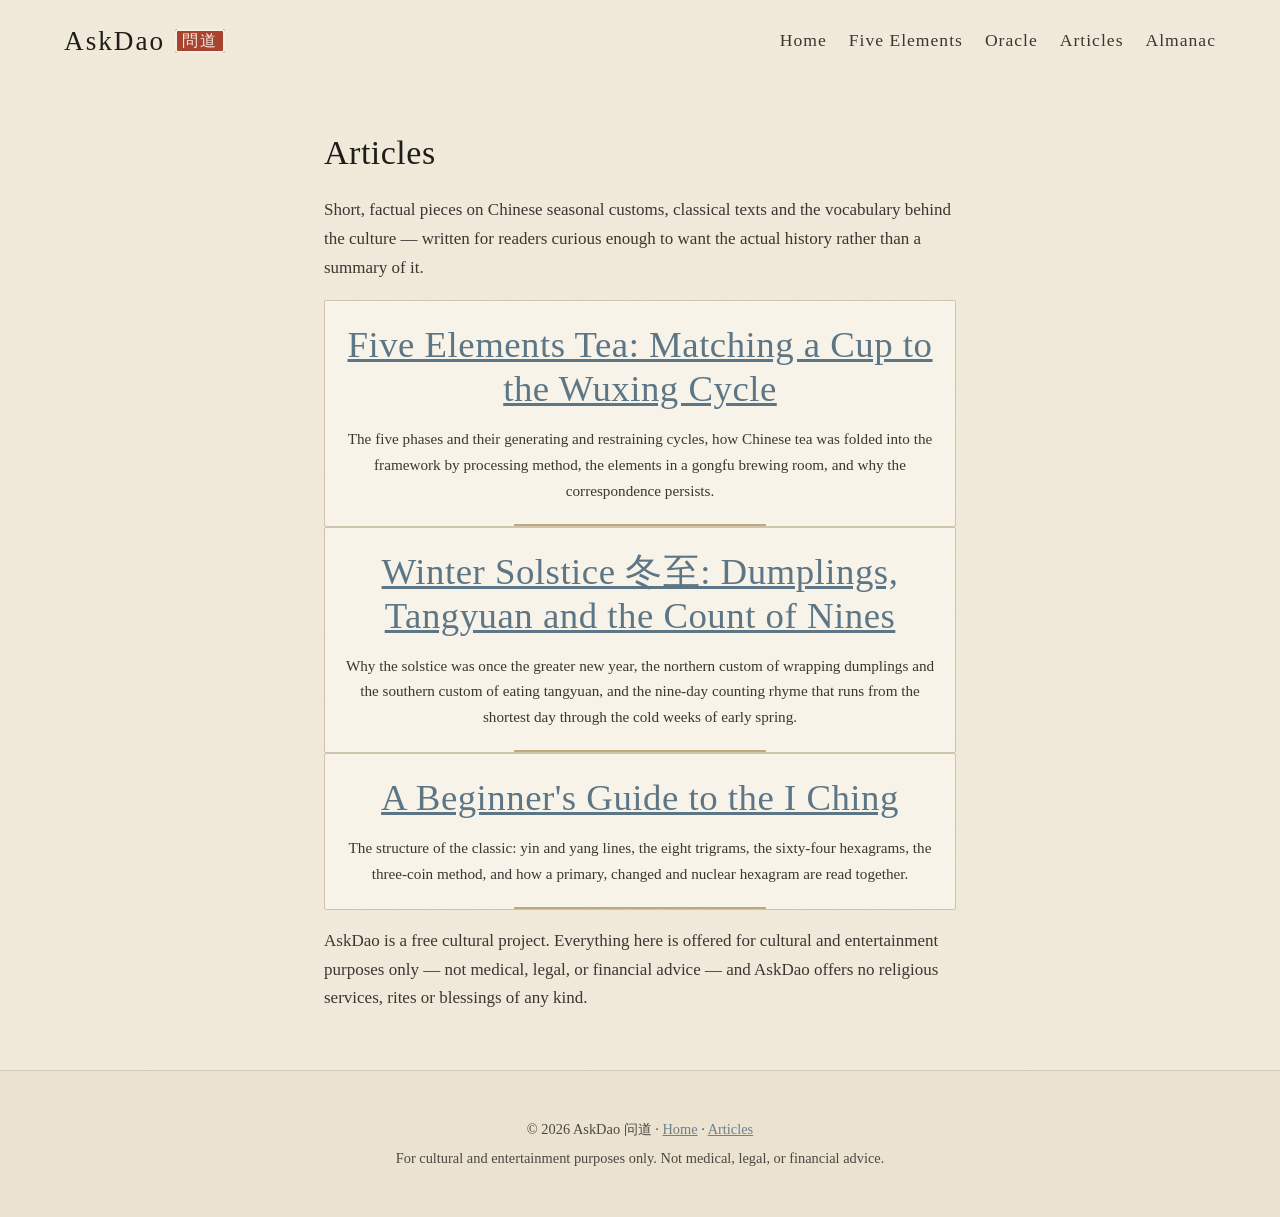
==== articles/index.html @ ac8be7da "AskDao initial" ====
<!doctype html>
<html lang="en">
<head>
<meta charset="utf-8">
<meta name="viewport" content="width=device-width,initial-scale=1">
<title>Articles — AskDao 问道</title>
<meta name="description" content="Short, factual introductions to Chinese Taoist culture and classics: the Five Elements, the winter solstice festival, and a beginner's guide to the I Ching.">
<meta name="canonical" href="https://askdao.pages.dev/articles/index.html">
<link rel="stylesheet" href="../style.css">
</head>
<body>
<header class="top"><a class="logo" href="../index.html">AskDao<span class="seal">問道</span></a><nav><a href="../index.html">Home</a><a href="../index.html#elements">Five Elements</a><a href="../index.html#oracle">Oracle</a><a href="../articles/index.html">Articles</a><a href="../calendar.html">Almanac</a></nav></header>

<main class="article">
<h1>Articles</h1>
<p>Short, factual pieces on Chinese seasonal customs, classical texts and the vocabulary behind the culture — written for readers curious enough to want the actual history rather than a summary of it.</p>

<div class="card">
<h2><a href="five-elements-tea.html">Five Elements Tea: Matching a Cup to the Wuxing Cycle</a></h2>
<p>The five phases and their generating and restraining cycles, how Chinese tea was folded into the framework by processing method, the elements in a gongfu brewing room, and why the correspondence persists.</p>
</div>

<div class="card">
<h2><a href="winter-solstice.html">Winter Solstice 冬至: Dumplings, Tangyuan and the Count of Nines</a></h2>
<p>Why the solstice was once the greater new year, the northern custom of wrapping dumplings and the southern custom of eating tangyuan, and the nine-day counting rhyme that runs from the shortest day through the cold weeks of early spring.</p>
</div>

<div class="card">
<h2><a href="intro-i-ching.html">A Beginner's Guide to the I Ching</a></h2>
<p>The structure of the classic: yin and yang lines, the eight trigrams, the sixty-four hexagrams, the three-coin method, and how a primary, changed and nuclear hexagram are read together.</p>
</div>

<p>AskDao is a free cultural project. Everything here is offered for cultural and entertainment purposes only — not medical, legal, or financial advice — and AskDao offers no religious services, rites or blessings of any kind.</p>
</main>

<footer>© 2026 AskDao 问道 · <a href="../index.html">Home</a> · <a href="../articles/index.html">Articles</a><br>For cultural and entertainment purposes only. Not medical, legal, or financial advice.</footer>
<!-- Analytics placeholder (GoatCounter): <script data-goatcounter="https://YOURCODE.goatcounter.com/count" async src="//gc.zgo.at/count.js"></script> -->
</body>
</html>
---- style.css ----
/* AskDao 问道 — 仙侠 ink-wash theme */
:root{
 --paper:#f3ecdd;--paper2:#e9e0cc;--ink:#1f1d1a;--char:#3a3732;--mist:#a9aca6;--mist2:#d6d6cf;
 --cinnabar:#a8432f;--gold:#a88a4f;--celadon:#8fa99b;--stone:#5d7686;--line:#cfc5ae;
 --fh:'Cormorant Garamond','Noto Serif SC',Georgia,serif;--fz:'Ma Shan Zheng','Noto Serif SC',serif;
}
*{box-sizing:border-box}
html{scroll-behavior:smooth}
body{margin:0;color:var(--char);font:17px/1.7 'Noto Serif SC',Georgia,serif;
 background:var(--paper) url("data:image/svg+xml,%3Csvg xmlns='http://www.w3.org/2000/svg' width='220' height='220'%3E%3Cfilter id='n'%3E%3CfeTurbulence type='fractalNoise' baseFrequency='.8' numOctaves='3' stitchTiles='stitch'/%3E%3CfeColorMatrix values='0 0 0 0 .35 0 0 0 0 .3 0 0 0 0 .2 0 0 0 .07 0'/%3E%3C/filter%3E%3Crect width='100%25' height='100%25' filter='url(%23n)'/%3E%3C/svg%3E")}
a{color:var(--stone)}a:hover{color:var(--cinnabar)}
img{max-width:100%;display:block}
h1,h2,h3{font-family:var(--fh);color:var(--ink);font-weight:500;letter-spacing:.5px;line-height:1.2}
h2{font-size:2.3rem;margin:.2em 0 .4em}h3{font-size:1.4rem;margin:.4em 0}
em{font-style:italic}
/* header */
header.top{position:absolute;top:0;left:0;right:0;z-index:5;display:flex;justify-content:space-between;align-items:center;padding:18px 5%;flex-wrap:wrap;gap:8px}
.logo{font-family:var(--fh);font-size:1.7rem;color:var(--ink);text-decoration:none;letter-spacing:2px;display:flex;align-items:center}
.seal{display:inline-block;font-family:var(--fz);background:var(--cinnabar);color:#f6eee0;padding:3px 7px;border-radius:3px;margin-left:10px;font-size:1rem;line-height:1.1;box-shadow:inset 0 0 0 2px #f6eee0,inset 0 0 0 3px var(--cinnabar)}
nav a{margin-left:22px;text-decoration:none;color:var(--char);font-family:var(--fh);font-size:1.1rem;letter-spacing:1px;border-bottom:1px solid transparent}
nav a:hover{border-color:var(--cinnabar);color:var(--ink)}
/* hero */
.hero{position:relative;min-height:min(92vh,860px);display:flex;align-items:center;padding:120px 5% 80px;overflow:hidden;isolation:isolate}
.hero-bg{position:absolute;inset:0;z-index:-2;background:url(images/hero.webp) center/cover no-repeat}
.hero-bg::after{content:"";position:absolute;inset:0;background:linear-gradient(90deg,rgba(243,236,221,.92) 0%,rgba(243,236,221,.6) 35%,rgba(243,236,221,0) 65%),linear-gradient(0deg,var(--paper) 0%,transparent 22%)}
.mist{position:absolute;z-index:-1;height:140px;width:70%;border-radius:50%;background:radial-gradient(closest-side,rgba(255,255,255,.75),transparent);filter:blur(8px);animation:drift 38s ease-in-out infinite alternate;pointer-events:none}
.m1{bottom:8%;left:-10%}.m2{bottom:28%;right:-20%;animation-duration:52s;opacity:.7}.m3{top:20%;left:30%;width:40%;animation-duration:64s;opacity:.5}
@keyframes drift{to{transform:translateX(12%)}}
.crane{position:absolute;color:var(--ink);opacity:.55;z-index:-1;animation:fly 24s ease-in-out infinite alternate}
.crane.c1{width:58px;top:22%;left:52%}.crane.c2{width:38px;top:30%;left:58%;animation-delay:-6s;opacity:.4}
@keyframes fly{to{transform:translate(40px,-14px)}}
.ribbon{position:absolute;left:0;right:0;bottom:6%;width:100%;height:160px;color:var(--gold);opacity:.35;z-index:-1}
.hero-inner{max-width:560px;position:relative}
.calli{font-family:var(--fz);font-size:clamp(4.5rem,10vw,8rem);line-height:1;color:var(--ink);opacity:.88;margin-bottom:.1em}
.hero h1{font-size:clamp(2.2rem,4.4vw,3.6rem);margin:.1em 0 .3em}
.hero h1 em{color:var(--stone);font-weight:400}
.tag{font-family:var(--fh);font-size:1.25rem;letter-spacing:1.5px;color:var(--char);margin:0 0 1.6em}
.vert{position:absolute;writing-mode:vertical-rl;font-family:var(--fz);font-size:1.5rem;letter-spacing:.4em;color:var(--ink);opacity:.45}
.v-left{left:1.6%;top:140px}
.seal-stamp{position:absolute;right:5%;bottom:12%;font-family:var(--fz);font-size:2rem;color:#f6eee0;background:var(--cinnabar);width:56px;height:56px;display:grid;place-items:center;border-radius:6px;transform:rotate(-6deg);opacity:.85;box-shadow:inset 0 0 0 3px #f6eee0,inset 0 0 0 4px var(--cinnabar)}
/* buttons: seal-stamp style */
.btn{display:inline-block;cursor:pointer;font:500 1.1rem/1.2 var(--fh);letter-spacing:1.5px;text-decoration:none;color:#f8f1e3;background:var(--cinnabar);border:0;padding:13px 26px;border-radius:4px;box-shadow:inset 0 0 0 2px #f8f1e3,inset 0 0 0 3px var(--cinnabar),0 2px 0 #00000022;transition:transform .2s,filter .2s}
.btn:hover{color:#fff;filter:brightness(1.08);transform:translateY(-1px)}
.btn.ghost{background:transparent;color:var(--cinnabar);box-shadow:inset 0 0 0 1px var(--cinnabar)}
/* sections */
section{padding:52px 5%;position:relative}
.tint{background:linear-gradient(180deg,rgba(143,169,155,.14),rgba(93,118,134,.10))}
.kicker{font-family:'Cormorant Garamond','Ma Shan Zheng',serif;color:var(--cinnabar);font-size:1.15rem;letter-spacing:3px;margin:0}
.sec-head{text-align:center;max-width:720px;margin:0 auto 28px}.sec-head .cloud{width:150px;color:var(--gold);display:block;margin:0 auto 8px}
.lead{color:var(--char);opacity:.85}
.intro{display:grid;grid-template-columns:minmax(260px,420px) 1fr;gap:56px;align-items:center;max-width:1200px;margin:auto}
.sages{margin:0;padding:14px 14px 34px;background:#e6dcc4;border:1px solid var(--line);box-shadow:0 10px 30px #3a37321f;position:relative}
.sages::before,.sages::after{content:"";position:absolute;left:-10px;right:-10px;height:12px;background:linear-gradient(#6b5a43,#3e3226);border-radius:6px}
.sages::before{top:-8px}.sages::after{bottom:-8px}
.sages img{width:100%;height:auto;filter:sepia(.12) saturate(.85)}
.intro-text p{max-width:620px}
.v-right{right:1.6%;top:60px}
.divider{display:block;width:100%;height:90px;margin:-1px 0}
.divider path{fill:var(--mist)!important}.divider.flip path{fill:#e6e7df!important}
/* five elements */
.grid5{display:grid;grid-template-columns:repeat(5,1fr);gap:18px;max-width:1240px;margin:auto}
.card{background:rgba(250,246,237,.82);border:1px solid var(--line);padding:22px 18px;border-radius:2px;text-align:center;position:relative;transition:transform .3s,box-shadow .3s}
.card:hover{transform:translateY(-4px);box-shadow:0 12px 26px #3a37321a}
.card::after{content:"";position:absolute;left:30%;right:30%;bottom:0;height:2px;background:var(--c,var(--gold));opacity:.7}
.mark{position:relative;width:120px;height:120px;margin:0 auto 6px}
.mark .wx{width:100%;height:100%;object-fit:cover;mix-blend-mode:multiply;border-radius:50%}
.mark .ring{display:none}
.mark .zh{position:absolute;right:-6px;bottom:-2px;font-family:var(--fz);font-size:1.3rem;color:#f6eee0;background:var(--cinnabar);width:34px;height:34px;display:grid;place-items:center;border-radius:4px;line-height:1}
.card p{font-size:.95rem;margin:.3em 0 0}
.cycle-wrap{max-width:420px;margin:44px auto 0;text-align:center}
.cycle text{font-family:var(--fz);font-size:24px;text-anchor:middle}
.cycle .gen{fill:none;stroke:#5d7f78;stroke-width:2}.cycle .res{stroke:var(--cinnabar);stroke-width:1;stroke-dasharray:4 4;opacity:.6}
/* oracle as scroll */
.scroll{max-width:1100px;margin:auto;position:relative;background:#f8f2e4;border-left:1px solid var(--line);border-right:1px solid var(--line);box-shadow:0 14px 40px #3a37321f}
.rod{height:16px;background:linear-gradient(#7a6650,#3e3226);border-radius:8px;margin:0 -16px}
.oracle{display:grid;grid-template-columns:250px 1fr;gap:26px;padding:28px}
.tabs button{display:block;width:100%;margin-bottom:10px;padding:12px 14px;background:transparent;color:var(--char);border:1px solid var(--line);border-left:3px solid transparent;cursor:pointer;font:1.05rem var(--fh);text-align:left;transition:.2s}
.tabs button:hover{background:#efe6d2}
.tabs button.on{border-left-color:var(--cinnabar);color:var(--ink);background:#ede3cc;font-weight:600}
.panel{padding:6px 8px;min-height:340px}
.panel h3{font-size:1.8rem;margin-top:0}
input,textarea{width:100%;padding:12px;background:#fffaf0;color:var(--ink);border:1px solid var(--line);border-bottom:2px solid var(--char);font:inherit;margin:8px 0 14px;border-radius:2px}
input:focus,textarea:focus{outline:none;border-color:var(--stone)}
.out{margin-top:18px;white-space:pre-wrap}
.hex{font-family:monospace;font-size:1.4rem;line-height:1.1;color:var(--ink)}
.hex.brush{font-family:inherit;display:flex;flex-direction:column;gap:8px;margin:6px 0 12px}
.hex.brush .ln{display:flex;gap:16px;width:170px;align-items:center;opacity:0;animation:stroke .5s forwards}
.hex.brush .ln i{flex:1;height:12px;background:var(--ink);border-radius:6px 3px 7px 2px}
.hex.brush .ln.chg i{background:var(--cinnabar)}.hex.brush .ln b{color:var(--cinnabar);font-weight:400}
@keyframes stroke{from{opacity:0;transform:scaleX(.3)}to{opacity:1;transform:none}}
.note{text-align:center;color:var(--char);opacity:.7}
/* tip */
.tea{display:grid;grid-template-columns:minmax(260px,480px) 1fr;gap:48px;align-items:center}
.tea>img{width:100%;height:auto;border:1px solid var(--line);padding:10px;background:#efe6d2;filter:sepia(.15) saturate(.8)}
#newsletter{margin-top:30px;padding-top:20px;border-top:1px dashed var(--line)}
#newsletter form{display:flex;gap:10px;align-items:center;flex-wrap:wrap}#newsletter input{flex:1;min-width:200px;margin:0}
footer{padding:44px 5%;line-height:2;border-top:1px solid var(--line);color:var(--char);opacity:.9;font-size:.9rem;text-align:center;background:#ebe3d0}
.foot-seal{font-family:var(--fz);display:table;margin-left:auto;margin-right:auto;background:var(--cinnabar);color:#f6eee0;padding:6px 10px;border-radius:4px;margin-bottom:12px;font-size:1.2rem;box-shadow:inset 0 0 0 2px #f6eee0,inset 0 0 0 3px var(--cinnabar)}
/* article pages */
main.article{max-width:760px;margin:auto;padding:110px 5% 40px}
.lede{font-size:1.1rem;font-style:italic;border-left:2px solid var(--cinnabar);padding-left:16px;margin:0 0 28px;opacity:.85}
main.article>h2{margin-top:2em;border-bottom:1px solid var(--line);padding-bottom:6px}
.card h2{margin-top:0}main.article ul,main.article ol{padding-left:1.4em}main.article li{margin-bottom:.5em}
main.article .quote{font-style:italic;opacity:.8}
.grid3{display:grid;grid-template-columns:repeat(3,1fr);gap:16px}
.meta{color:var(--gold);font-size:.8rem;letter-spacing:1px;text-transform:uppercase}
.ph{border:1px dashed var(--gold);min-height:320px;display:flex;align-items:center;justify-content:center;text-align:center;padding:20px}
@media(max-width:1000px){.grid5{grid-template-columns:repeat(3,1fr)}}
@media(max-width:820px){
 header.top{position:relative;background:var(--paper)}nav a{margin:0 14px 0 0;font-size:1rem}
 .hero{min-height:auto;padding:90px 6% 70px}.hero-bg{background-position:70% center}
 .hero-bg::after{background:linear-gradient(180deg,rgba(243,236,221,.35),rgba(243,236,221,.7) 75%,var(--paper))}
 .vert{display:none}.intro,.tea,.oracle{grid-template-columns:1fr;gap:28px}
 .grid5{grid-template-columns:1fr 1fr}.grid3{grid-template-columns:1fr}
 .tabs{display:flex;flex-wrap:wrap;gap:6px}.tabs button{width:auto;flex:1 1 45%;margin:0;font-size:.95rem}
 .oracle{padding:18px}h2{font-size:1.9rem}.seal-stamp{width:44px;height:44px;font-size:1.5rem}
 .crane.c1{left:65%}.crane.c2{left:75%}
}
@media(prefers-reduced-motion:reduce){*{animation:none!important;transition:none!important}}
/* ===== v2 enrichment ===== */
.hero-quote{margin:0 0 1.4em;padding:10px 0 10px 18px;border-left:2px solid var(--cinnabar);max-width:500px}
.hero-quote .q-zh{font-family:var(--fz);font-size:1.6rem;color:var(--ink);margin:0;letter-spacing:.15em}
.hero-quote .q-en{font-family:var(--fh);font-style:italic;font-size:1.15rem;margin:.2em 0}
.hero-quote cite{font-size:.8rem;letter-spacing:1px;text-transform:uppercase;color:var(--stone);font-style:normal}
.quick{display:flex;flex-wrap:wrap;gap:10px}.quick .btn{padding:11px 18px;font-size:1rem}
.btn.ghost{background:rgba(248,242,228,.7)}
.sec-head.tight{margin-bottom:22px}
.meta{color:var(--stone)}
.mini-seal{position:absolute;top:14px;right:14px;font-family:var(--fz);color:#f6eee0;background:var(--cinnabar);width:30px;height:30px;display:grid;place-items:center;border-radius:4px;font-size:1.05rem;opacity:.85;transform:rotate(4deg)}
.today{padding-top:20px}
.today-grid{display:grid;grid-template-columns:1fr 1fr;gap:22px;max-width:1000px;margin:auto}
.tcard{position:relative;background:rgba(250,246,237,.88);border:1px solid var(--line);padding:24px 26px;box-shadow:0 8px 24px #3a37320f;
 background-image:url("data:image/svg+xml,%3Csvg xmlns='http://www.w3.org/2000/svg' width='160' height='60'%3E%3Cpath d='M10 50c0-12 16-16 24-8 2-12 22-14 28-2 8-8 22-4 20 6' fill='none' stroke='%23a88a4f' stroke-width='1.2' opacity='.35'/%3E%3C/svg%3E");background-repeat:no-repeat;background-position:right 10px bottom 6px}
.tcard .meta{margin:0 0 6px}
#hod .sym{font-size:4.2rem;line-height:1;color:var(--ink)}
#jieqi .zh{font-family:var(--fz);font-size:3.6rem;line-height:1.1;color:var(--ink)}
.tcard h3{margin:.2em 0}.tcard .ds{margin:.3em 0 .6em}.tcard .dt{font-size:.9rem;color:var(--stone);margin:0}
.peaks{height:70px;margin-top:-10px;background:url("data:image/svg+xml,%3Csvg xmlns='http://www.w3.org/2000/svg' viewBox='0 0 1440 70' preserveAspectRatio='none'%3E%3Cpath d='M0 70V55l60-20 40 15 50-40 40 30 60-25 50 35 70-45 50 30 60-10 50 25 70-40 60 35 50-15 60 25 70-50 50 40 60-20 50 15 70-35 60 30 50-10 60 20 70-30 50 25 40-10L1440 40V70z' fill='%23a9aca6' opacity='.4'/%3E%3C/svg%3E") center/100% 100% no-repeat}
.hexgrid{display:grid;grid-template-columns:repeat(8,1fr);gap:8px;max-width:1080px;margin:auto}
.hx{display:flex;flex-direction:column;align-items:center;gap:2px;padding:10px 4px 8px;background:rgba(250,246,237,.8);border:1px solid var(--line);cursor:pointer;font:inherit;color:var(--char);transition:.2s;min-width:0}
.hx:hover,.hx:focus-visible{border-color:var(--cinnabar);background:#fff8ea;transform:translateY(-2px);outline:none}
.hx .s{font-size:2rem;line-height:1;color:var(--ink)}.hx .z{font-family:var(--fz);font-size:1.15rem;line-height:1.2}
.hx .e{font-size:.68rem;line-height:1.2;text-align:center;opacity:.8;overflow-wrap:anywhere}
.modal{position:fixed;inset:0;z-index:50;background:rgba(31,29,26,.45);display:grid;place-items:center;padding:20px}
.modal[hidden]{display:none}
.mbox{position:relative;max-width:480px;width:100%;background:#f8f2e4;border:1px solid var(--line);padding:30px 28px;box-shadow:0 20px 60px #0004;text-align:center}
.mbox::before,.mbox::after{content:"";position:absolute;left:-10px;right:-10px;height:10px;background:linear-gradient(#7a6650,#3e3226);border-radius:5px}.mbox::before{top:-5px}.mbox::after{bottom:-5px}
.m-close{position:absolute;top:8px;left:12px;background:none;border:0;font-size:1.8rem;cursor:pointer;color:var(--char)}
.m-sym{font-size:4.5rem;line-height:1;color:var(--ink)}.m-name{font-size:1.7rem;margin:.1em 0 .4em}.m-desc{text-align:left}
.bagua-wrap{display:grid;grid-template-columns:minmax(280px,440px) 1fr;gap:48px;align-items:center;max-width:1150px;margin:auto;position:relative}
.bagua{width:100%;height:auto}.bagua .bl{font-family:'Cormorant Garamond','Ma Shan Zheng',serif;font-weight:600;font-size:15px;text-anchor:middle;fill:var(--ink)}.bagua .bs{font-size:10px;text-anchor:middle;fill:var(--stone);letter-spacing:1px}
.bagua-fig{animation:none}
.cn{font-family:var(--fz);font-size:1.15em;color:var(--ink)}
.vert-in{position:absolute;right:-8px;top:0;writing-mode:vertical-rl;font-family:var(--fz);font-size:1.4rem;letter-spacing:.35em;opacity:.35;color:var(--ink)}
.bagua-text{padding-right:40px}
.acard{display:block;text-decoration:none;color:var(--char);background:rgba(250,246,237,.9);border:1px solid var(--line);transition:.25s;overflow:hidden}
.acard:hover{transform:translateY(-3px);box-shadow:0 12px 26px #3a37321a;color:var(--char)}
.acard img{width:100%;height:auto;aspect-ratio:4/3;object-fit:cover;filter:sepia(.1)}
.acard div{padding:16px 18px}.acard h3{margin:.1em 0 .3em}.acard p{font-size:.95rem;margin:0}.acard .meta{margin-bottom:4px}
.articles{max-width:1200px;margin:auto}
@media(max-width:820px){.today-grid,.bagua-wrap{grid-template-columns:1fr}.hexgrid{grid-template-columns:repeat(4,1fr)}.bagua-text{padding-right:0}.vert-in{display:none}.hero-quote .q-zh{font-size:1.3rem}}
@media(max-width:420px){.hx .e{font-size:.62rem}.quick .btn{flex:1 1 100%;text-align:center}}
@media(max-width:820px){.hero-quote{background:rgba(243,236,221,.82);padding:10px 14px}.hero .tag,.hero h1{text-shadow:0 0 12px var(--paper)}}
/* ===== v3 oracle & hero ===== */
.hero h1{font-size:clamp(2.6rem,5.2vw,4.4rem)}
.hero .tag{font-size:1.35rem;line-height:1.5;max-width:560px}
.btn.big{font-size:1.25rem;padding:16px 30px}
.btn.primary{font-size:1.3rem;padding:17px 34px}
.quick{gap:12px;margin-bottom:22px}.quick .btn.ghost{font-size:1.1rem;padding:14px 22px}
.hero-quote{margin:0;opacity:.9}.hero-quote .q-zh{font-size:1.35rem}.hero-quote .q-en{font-size:1.02rem}
.oracle-main{padding-top:36px;padding-bottom:40px}
.oracle-main .scroll{max-width:1120px}
.oracle-card{padding:26px 34px 30px}
.stepper{list-style:none;display:flex;gap:10px;padding:0;margin:0 0 22px;counter-reset:s}
.stepper li{flex:1;display:flex;align-items:center;gap:10px;padding:10px 14px;border-bottom:2px solid var(--line);color:var(--char);opacity:.55;font-family:var(--fh);font-size:1.15rem}
.stepper li b{width:32px;height:32px;display:grid;place-items:center;border:1.5px solid currentColor;border-radius:50%;font-weight:600;flex:none}
.stepper li.on{opacity:1;border-color:var(--cinnabar);color:var(--ink)}.stepper li.on b{background:var(--cinnabar);color:#f6eee0;border-color:var(--cinnabar)}
.stepper li.done{opacity:.85}.stepper li.done b{background:var(--ink);color:var(--paper);border-color:var(--ink)}
.step[hidden]{display:none}
.stepintro{font-size:1.1rem;margin:0 0 14px}
.step[data-step="1"]{display:grid;grid-template-columns:260px 1fr;gap:24px}.step[data-step="1"] .stepintro{grid-column:1/-1;margin:0}
.step[data-step="1"][hidden]{display:none}
.sr{position:absolute;width:1px;height:1px;overflow:hidden;clip:rect(0 0 0 0)}
.ql{display:block}
.methods{display:flex;flex-wrap:wrap;gap:8px;margin-bottom:16px}
.methods button{flex:1 1 180px;padding:12px 14px;font:1.08rem var(--fh);background:transparent;border:1px solid var(--line);cursor:pointer;color:var(--char)}
.methods button.on{border-color:var(--cinnabar);background:#ede3cc;color:var(--ink);font-weight:600}
.castwrap{display:grid;grid-template-columns:1fr 300px;gap:28px;align-items:start}
.steps{list-style:none;padding:0;margin:0 0 14px;display:grid;gap:8px}
.steps li{display:flex;gap:10px;align-items:flex-start;font-size:.98rem}
.steps li b{flex:none;width:24px;height:24px;display:grid;place-items:center;border-radius:4px;background:var(--cinnabar);color:#f6eee0;font-size:.8rem;margin-top:3px}
.coingrid{display:grid;grid-template-columns:1fr 1fr;gap:10px}
.coinbtn{display:flex;flex-direction:column;align-items:center;gap:4px;padding:12px 8px;background:#fffaf0;border:1px solid var(--line);cursor:pointer;font:inherit;color:var(--char);transition:.15s}
.coinbtn:hover:not(:disabled){border-color:var(--cinnabar);transform:translateY(-2px)}.coinbtn:disabled{opacity:.4;cursor:default}
.coins{display:flex;gap:6px}.coin{width:34px;height:34px}.coin circle{fill:#c9b27a;stroke:#6b5a43;stroke-width:2}.coin rect{fill:#fffaf0;stroke:#6b5a43;stroke-width:1.5}
.coin.t circle{fill:#9a8a6a}.coin.t path{stroke:#4a3f30;stroke-width:2}
.cl{font-weight:600;font-size:.95rem}.cv{font-size:.82rem;color:var(--stone)}
.nums{display:grid;grid-template-columns:repeat(3,1fr);gap:10px}.nums label{font-size:.85rem;color:var(--stone)}.nums input{margin:4px 0 10px}
.small{font-size:.85rem;opacity:.8}
.piles{display:flex;gap:18px;margin:6px 0 10px}.piles span{width:70px;height:34px;border-radius:50% 50% 40% 40%/80% 80% 20% 20%;background:radial-gradient(circle at 30% 40%,#e8dcc0 2px,transparent 3px) 0 0/8px 7px,#d9c8a3;border-bottom:2px solid #a88a4f}
.acts{display:flex;flex-wrap:wrap;gap:10px;margin-top:14px;align-items:center}
.linebox{background:#fffaf0;border:1px solid var(--line);padding:16px 18px}
.lines{display:flex;flex-direction:column-reverse;gap:10px}
.lines .ln{display:grid;grid-template-columns:96px 1fr;grid-template-rows:auto auto;column-gap:10px;align-items:center}
.lines .lab{font-size:.75rem;color:var(--stone);grid-row:1/3}
.lines .bar{display:flex;gap:14px;height:14px}.lines .bar i{flex:1;background:var(--ink);border-radius:7px 3px 8px 2px;animation:stroke .45s both}
.lines .ln.empty .bar i{background:transparent;border:1px dashed var(--line)}
.lines .ln.chg .bar i{background:var(--cinnabar)}.lines .val{font-size:.72rem;color:var(--char);opacity:.8}
.gloss{font-size:.88rem;margin:16px 0 0;opacity:.85}
abbr.term{text-decoration:underline dotted var(--cinnabar);text-underline-offset:3px;cursor:help;position:relative}
abbr.term:hover::after,abbr.term:focus::after{content:attr(data-tip);position:absolute;left:50%;bottom:130%;transform:translateX(-50%);width:max-content;max-width:260px;background:var(--ink);color:var(--paper);font:400 .82rem/1.45 'Noto Serif SC',serif;padding:8px 10px;border-radius:4px;z-index:20;white-space:normal;text-align:left}
.res{display:flex;gap:18px;align-items:stretch;flex-wrap:wrap}
.rcard{flex:1 1 300px;background:#fffaf0;border:1px solid var(--line);padding:18px 20px;position:relative}
.rcard .rsym{font-size:3.4rem;line-height:1;color:var(--ink)}.rcard h4{font-family:var(--fh);font-size:1.45rem;font-weight:500;margin:.2em 0}
.rcard .jd{font-style:italic}.rcard .plain{font-size:.95rem;border-top:1px dashed var(--line);padding-top:8px}
.rarrow{align-self:center;font-size:2rem;color:var(--cinnabar)}
.calc{font-size:.9rem;background:#efe6d2;padding:8px 12px;border-left:3px solid var(--gold)}
.mv{font-size:.95rem;color:var(--stone)}
.source{opacity:.75;border-top:1px solid var(--line);padding-top:8px;margin-top:14px}
.ai{font-size:1.05rem;background:#f8f2e4}.ai:not(:empty){border-left:3px solid var(--cinnabar);padding:12px 16px}
.tipbox{margin-top:22px;padding:16px 18px;border:1px dashed var(--gold);display:flex;flex-wrap:wrap;gap:14px;align-items:center;justify-content:space-between;background:rgba(168,138,79,.06)}.tipbox p{margin:0;flex:1 1 300px}
.hx.hl{border:2px solid var(--cinnabar);background:#fbe9dc}.hx.hl2{border:2px dashed var(--stone);background:#e6edf0}
@media(max-width:820px){.oracle-card{padding:18px 14px}.step[data-step="1"]{grid-template-columns:1fr}.castwrap{grid-template-columns:1fr}.stepper li span{display:none}.stepper li{justify-content:center}
 .nums{grid-template-columns:1fr}.btn.primary{width:100%;text-align:center}.rarrow{transform:rotate(90deg);width:100%;text-align:center}}
.hpop{position:absolute;z-index:60;width:min(380px,calc(100vw - 16px));background:#fbf6ea;border:1px solid var(--line);box-shadow:0 10px 30px rgba(31,29,26,.18);font-size:.9rem;line-height:1.5}
.hpop[hidden]{display:none}.hp-h{display:flex;align-items:center;gap:10px;padding:10px 14px 6px}.hp-h .s{font-size:1.9rem;line-height:1}.hp-h b{font-family:var(--fh);font-size:1.15rem;font-weight:600}
.hp-top{padding:4px 14px 10px}.hp-top p{margin:.35em 0}.hp-top em,.hp-bot em{display:block;font-style:normal;font-size:.72rem;letter-spacing:.08em;text-transform:uppercase;color:var(--cinnabar)}
.hp-top small{opacity:.6;font-size:.72rem}.hp-bot{background:#efe6d2;padding:10px 14px;border-top:1px dashed var(--line)}
.hx.act{border-color:var(--cinnabar)}
.rcard em{font-style:normal;font-size:.72rem;letter-spacing:.08em;text-transform:uppercase;color:var(--cinnabar);margin-right:4px}
/* ===== almanac ===== */
.today-grid{grid-template-columns:repeat(3,1fr);max-width:1180px}
#almcard p{margin:.35em 0;font-size:.95rem}#almcard b{color:var(--cinnabar);font-weight:600;margin-right:4px}#almcard .btn{margin-top:8px}
.tm i,.calday i{font-style:italic;color:var(--stone);font-size:.88em}
.calmain{max-width:1180px;margin:0 auto;padding:110px 24px 50px}.calmain h1{font-family:var(--fh);font-weight:500;font-size:clamp(2.2rem,4vw,3.2rem);margin:.1em 0}
.calintro{max-width:720px;margin:0 auto;text-align:center}
.calwrap{display:grid;grid-template-columns:minmax(320px,1fr) 1.1fr;gap:28px;margin-top:26px;align-items:start}
.calbox,.calday{background:rgba(250,246,237,.92);border:1px solid var(--line);padding:20px;box-shadow:0 8px 24px #3a37320f}
.calnav{display:flex;align-items:center;justify-content:space-between;margin-bottom:12px}.calnav h2{margin:0;font-size:1.5rem}
.calgrid{display:grid;grid-template-columns:repeat(7,1fr);gap:4px;margin-bottom:12px}.cw{text-align:center;font-size:.8rem;color:var(--stone);padding:4px 0}
.cd{display:flex;flex-direction:column;align-items:center;padding:7px 2px;border:1px solid transparent;background:#fffaf0;cursor:pointer;font:inherit;color:var(--ink);min-height:54px}
.cd b{font-size:1.05rem;font-weight:600}.cd small{font-size:.7rem;color:var(--stone)}.cd.jq small{color:var(--cinnabar)}
.cd:hover{border-color:var(--gold)}.cd.on{border-color:var(--cinnabar);background:#fbe9dc}.cd.empty{background:transparent;cursor:default}
.calday h3{font-family:var(--fh);font-size:1.5rem;margin:0 0 10px}.calday dl{margin:0}.dr{display:grid;grid-template-columns:170px 1fr;gap:12px;padding:9px 0;border-top:1px dashed var(--line)}
.dr dt{font-size:.82rem;color:var(--stone);letter-spacing:.04em}.dr dd{margin:0}
.yi .tm,.ji .tm{display:inline-block;margin:2px 6px 2px 0;padding:2px 8px;border:1px solid var(--line);background:#fffaf0;font-size:.9rem}.yi .tm{border-color:#8fa99b}.ji .tm{border-color:#c79a8c}
.tm.fb{border-style:dashed}
@media(max-width:820px){.today-grid{grid-template-columns:1fr}.calwrap{grid-template-columns:1fr}.dr{grid-template-columns:1fr;gap:2px}.calmain{padding-top:90px}}
.cd.today b{color:#f6eee0;background:var(--cinnabar);border-radius:50%;width:28px;height:28px;display:grid;place-items:center;font-size:.95rem}
/* ===== 中文版三栏布局 ===== */
body.zh3 header.top{position:sticky;top:0;background:rgba(243,236,221,.94);backdrop-filter:blur(4px);border-bottom:1px solid var(--line);padding:10px 24px;z-index:30}
.z3{display:grid;grid-template-columns:250px minmax(0,1fr) 420px;gap:22px;padding:18px 20px 0;align-items:start}
.z-center{min-width:0}
.z-center section{padding-left:24px;padding-right:24px}
.z-center .hero.compact{min-height:420px;padding:60px 6% 50px;border:1px solid var(--line)}
.z-center .hero.compact .calli{font-size:5rem}.z-center .hero.compact h1{font-size:2.6rem}
.z-center .today-grid{grid-template-columns:1fr 1fr 1fr}.z-center .hexgrid{grid-template-columns:repeat(8,1fr)}
.z-center footer{margin:0 -20px}
.side,.side-wrap{position:sticky;top:70px;max-height:calc(100vh - 86px);overflow:auto;scrollbar-width:thin}
.side-wrap .oracle-main{padding:0;margin:0}
.side-wrap .sec-head{display:flex;align-items:center;gap:10px;margin:0 0 8px;text-align:left}.side-wrap .sec-head h2{font-size:1.4rem;margin:0}.side-wrap .sec-head .kicker{margin:0}
.side-head{position:sticky;top:0;background:var(--paper);z-index:3;padding:6px 4px}
.collapse{order:3;margin-left:auto;width:32px;height:32px;border:1px solid var(--line);background:#fffaf0;cursor:pointer;font-size:1.2rem;color:var(--cinnabar)}
.side-wrap.collapsed{max-height:none}
.side-wrap .scroll{max-width:none}.side-wrap .oracle-card{padding:14px 14px 18px}
.side-wrap .step[data-step="1"]{grid-template-columns:1fr;gap:10px}.side-wrap .tabs{display:flex;flex-wrap:wrap;gap:6px}.side-wrap .tabs button{flex:1 1 45%;font-size:.85rem;padding:7px 6px}
.side-wrap .castwrap{grid-template-columns:1fr;gap:14px}.side-wrap .methods button{flex:1 1 30%;font-size:.88rem;padding:8px 4px}
.side-wrap .steps li{font-size:.85rem}.side-wrap .coinbtn{padding:8px 4px}.side-wrap .coin{width:26px;height:26px}
.side-wrap .stepper li{padding:6px 4px;font-size:.9rem;gap:6px}.side-wrap .stepper li span{font-size:.82rem}
.side-wrap .res{flex-direction:column;gap:10px}.side-wrap .rcard{flex:none;padding:12px 14px}.side-wrap .rarrow{transform:rotate(90deg);text-align:center}
.side-wrap .nums{grid-template-columns:repeat(3,1fr)}.side-wrap .note{font-size:.8rem}
.tiplink{margin-top:14px;opacity:.85}.linkbtn{background:none;border:0;color:var(--cinnabar);text-decoration:underline;cursor:pointer;font:inherit;padding:0 2px}
/* 支持问道（中性打赏卡） */
.merit{padding-top:6px}
.merit .tipcard{background:#fbf6ea;border:1px solid var(--line);border-top:3px solid var(--cinnabar);padding:18px 16px 16px;text-align:center;box-shadow:0 8px 22px #3a37321a}
.merit .tc-t{font-family:var(--fz);font-size:1.5rem;letter-spacing:.15em;margin:0 0 10px;color:var(--ink)}
.merit .tipcard>p{font-size:.92rem;line-height:1.7;margin:0 0 12px;color:var(--char)}
.merit .tip-n{list-style:none;padding:10px 0 0;margin:12px 0 0;border-top:1px dashed var(--line);font-size:.78rem;text-align:left;color:var(--stone);opacity:.95}
.merit .tip-n li{margin:4px 0;padding-left:12px;position:relative}.merit .tip-n li:before{content:'·';position:absolute;left:2px}
.merit.flash .tipcard{animation:flashn 1s}@keyframes flashn{50%{box-shadow:0 0 0 4px #a8432f55}}
.dclose,.fabs,.drawer-bg{display:none}
@media(min-width:1200px) and (max-width:1360px){.z3{grid-template-columns:210px minmax(0,1fr) 380px}.z-center .hexgrid{grid-template-columns:repeat(6,1fr)}.z-center .today-grid{grid-template-columns:1fr}}
@media(max-width:1199px){
 .z3{display:block;padding:0}.z-center .hero.compact{border:0}
 .side,.side-wrap{position:fixed;left:0;right:0;width:auto;box-sizing:border-box;bottom:0;top:auto;max-height:86vh;z-index:80;background:var(--paper);transform:translateY(105%);transition:transform .3s;border-radius:14px 14px 0 0;box-shadow:0 -10px 30px #0004;padding:14px 12px 20px;visibility:hidden}
 .side.open,.side-wrap.open{transform:none;visibility:visible}
 .dclose{display:block;position:absolute;right:10px;top:8px;z-index:5;width:36px;height:36px;border:1px solid var(--line);background:#fffaf0;font-size:1.4rem;cursor:pointer;border-radius:50%}
 .side-wrap .collapse{display:none}
 .drawer-bg:not([hidden]){display:block;position:fixed;inset:0;background:#1f1d1a73;z-index:70}
 .fabs{display:flex;gap:10px;position:fixed;left:50%;transform:translateX(-50%);bottom:14px;z-index:60}
 .fab{padding:12px 22px;border-radius:30px;border:1px solid var(--cinnabar);background:var(--cinnabar);color:#f6eee0;font:600 1.05rem var(--fh),'Noto Serif SC',serif;box-shadow:0 6px 18px #0003;cursor:pointer}
 .fab.ghost{background:#5e2219;border-color:#b08a4a;color:#e9cf8e}
 body.noscroll{overflow:hidden}.z-center footer{margin:0;padding-bottom:90px}
}
@media(prefers-reduced-motion:reduce){.side,.side-wrap{transition:none}}
 @media(max-width:1199px){body.zh3{overflow-x:hidden}}
 @media(max-width:1199px){html:has(body.zh3){overflow-x:clip}.z-center{overflow-x:clip}.z-center .hero{overflow:hidden}.z-center .today-grid{grid-template-columns:1fr}}
 @media(max-width:1199px){.side-wrap{height:auto}.side-wrap .oracle-main{display:block;min-height:0}}
 @media(max-width:1199px){.side-wrap .side-head{top:-14px;padding-right:48px}}
 @media(max-width:1199px){.dclose{position:sticky;float:right;top:-8px;margin:-6px -2px 0 0}}
.z-center .hero.compact{padding-left:max(78px,7%)}.z-center .hero.compact .v-left{left:22px;top:70px;font-size:1.25rem;letter-spacing:.3em}

/* ===== zh3 oracle unified result (v6) ===== */
body.zh3 .side-wrap .linesum{margin:0 0 12px;padding:10px 12px;background:#fffaf0;border:1px solid var(--line)}
body.zh3 .side-wrap .linesum .meta{margin:0 0 8px;font-size:.78rem;letter-spacing:.08em;color:var(--cinnabar)}
body.zh3 .side-wrap .lines-compact{gap:6px}
body.zh3 .side-wrap .lines-compact .ln{grid-template-columns:72px 1fr;column-gap:8px}
body.zh3 .side-wrap .lines-compact .lab{font-size:.68rem}
body.zh3 .side-wrap .lines-compact .bar{height:10px}
body.zh3 .side-wrap .lines-compact .val{font-size:.65rem}
body.zh3 .side-wrap .step[data-step="3"] .source{margin-top:10px}
body.zh3 .side-wrap .step[data-step="3"] #aiout{margin-top:10px}
body.zh3 .side-wrap .step[data-step="3"] .rcard .rsym{font-size:2.6rem}
body.zh3 .side-wrap .step[data-step="3"] .rcard h4{font-size:1.2rem}
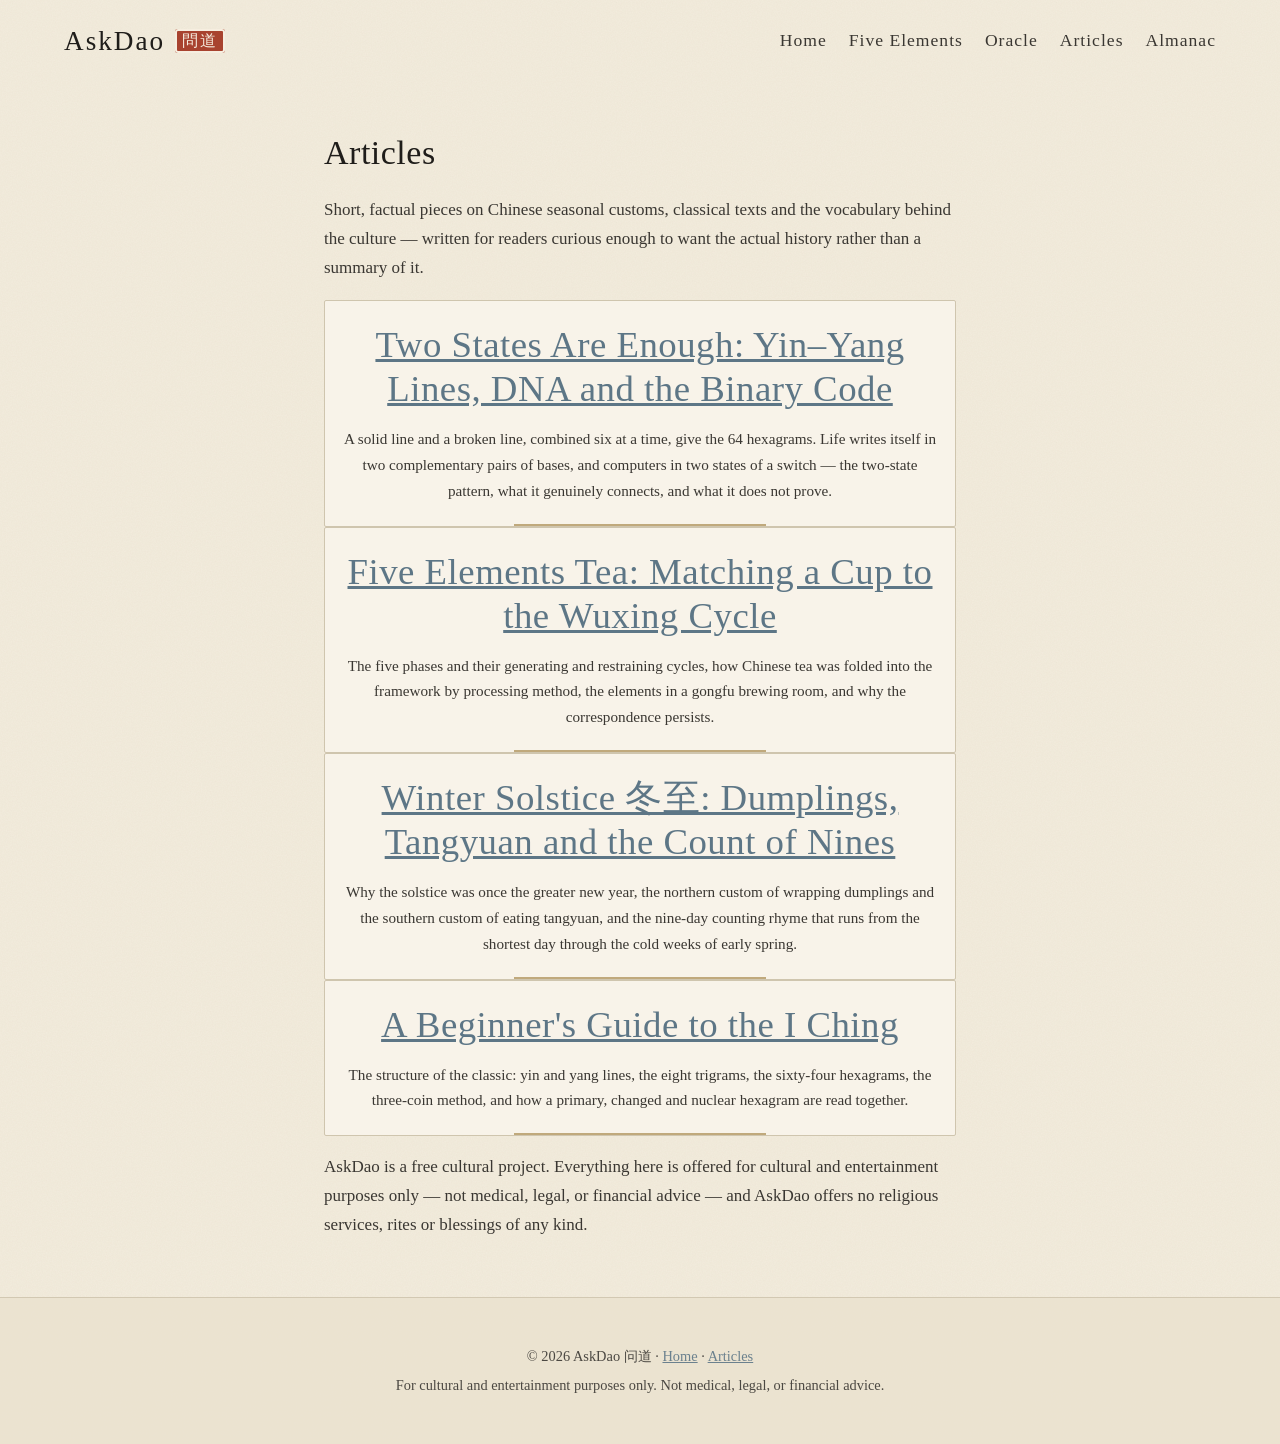
==== commit c86ceaf6: "Add article: Two States Are Enough (yin-yang lines, DNA and the binary code)" ====
--- a/articles/index.html
+++ b/articles/index.html
@@ -4,8 +4,8 @@
 <meta charset="utf-8">
 <meta name="viewport" content="width=device-width,initial-scale=1">
 <title>Articles — AskDao 问道</title>
-<meta name="description" content="Short, factual introductions to Chinese Taoist culture and classics: the Five Elements, the winter solstice festival, and a beginner's guide to the I Ching.">
-<meta name="canonical" href="https://askdao.pages.dev/articles/index.html">
+<meta name="description" content="Short, factual introductions to Chinese Taoist culture and classics: the Five Elements, the winter solstice festival, a beginner's guide to the I Ching, and the two-state pattern that links the hexagrams to DNA and binary code.">
+<meta name="canonical" href="https://miny60780-sudo.github.io/askdao/articles/index.html">
 <link rel="stylesheet" href="../style.css">
 </head>
 <body>
@@ -14,6 +14,11 @@
 <main class="article">
 <h1>Articles</h1>
 <p>Short, factual pieces on Chinese seasonal customs, classical texts and the vocabulary behind the culture — written for readers curious enough to want the actual history rather than a summary of it.</p>
+
+<div class="card">
+<h2><a href="yin-yang-and-binary.html">Two States Are Enough: Yin–Yang Lines, DNA and the Binary Code</a></h2>
+<p>A solid line and a broken line, combined six at a time, give the 64 hexagrams. Life writes itself in two complementary pairs of bases, and computers in two states of a switch — the two-state pattern, what it genuinely connects, and what it does not prove.</p>
+</div>
 
 <div class="card">
 <h2><a href="five-elements-tea.html">Five Elements Tea: Matching a Cup to the Wuxing Cycle</a></h2>
@@ -34,6 +39,6 @@
 </main>
 
 <footer>© 2026 AskDao 问道 · <a href="../index.html">Home</a> · <a href="../articles/index.html">Articles</a><br>For cultural and entertainment purposes only. Not medical, legal, or financial advice.</footer>
-<!-- Analytics placeholder (GoatCounter): <script data-goatcounter="https://YOURCODE.goatcounter.com/count" async src="//gc.zgo.at/count.js"></script> -->
+<script data-goatcounter="https://askdao.goatcounter.com/count" async src="//gc.zgo.at/count.js"></script>
 </body>
 </html>
--- a/style.css
+++ b/style.css
@@ -41,6 +41,8 @@
 /* buttons: seal-stamp style */
 .btn{display:inline-block;cursor:pointer;font:500 1.1rem/1.2 var(--fh);letter-spacing:1.5px;text-decoration:none;color:#f8f1e3;background:var(--cinnabar);border:0;padding:13px 26px;border-radius:4px;box-shadow:inset 0 0 0 2px #f8f1e3,inset 0 0 0 3px var(--cinnabar),0 2px 0 #00000022;transition:transform .2s,filter .2s}
 .btn:hover{color:#fff;filter:brightness(1.08);transform:translateY(-1px)}
+.btn:disabled{opacity:.45;cursor:not-allowed;filter:none;transform:none}
+.qhint{margin:0 0 .7rem;color:var(--cinnabar);font-size:.95rem}
 .btn.ghost{background:transparent;color:var(--cinnabar);box-shadow:inset 0 0 0 1px var(--cinnabar)}
 /* sections */
 section{padding:52px 5%;position:relative}
@@ -312,3 +314,15 @@
 body.zh3 .side-wrap .step[data-step="3"] #aiout{margin-top:10px}
 body.zh3 .side-wrap .step[data-step="3"] .rcard .rsym{font-size:2.6rem}
 body.zh3 .side-wrap .step[data-step="3"] .rcard h4{font-size:1.2rem}
+
+@media(max-width:480px){.m-close{left:auto;right:8px;top:10px;width:44px;height:44px;z-index:3;font-size:2rem}.mbox{padding-top:48px}.side-head{padding-left:12px}}
+/* EN launch 2026-11-09: free-line, topics, howlook */
+.free-line{font-weight:600;letter-spacing:.06em;color:var(--cinnabar)}
+.topics .tcard h3{font-size:1.25rem}
+.howlook{margin:14px 0;padding:12px 16px;border:1px solid var(--line);background:rgba(250,246,237,.7)}
+.howlook summary{cursor:pointer;font-weight:600}
+.howlook p{margin:.6em 0 0}
+.topicpage{max-width:760px;margin:0 auto;padding:24px 20px 40px}
+.topicpage h1{font-size:2rem;line-height:1.25}
+.topicpage .castcta{margin:22px 0;padding:16px 18px;border:1px solid var(--line);background:#fffaf0}
+.topicpage .reflectq{font-style:italic}
